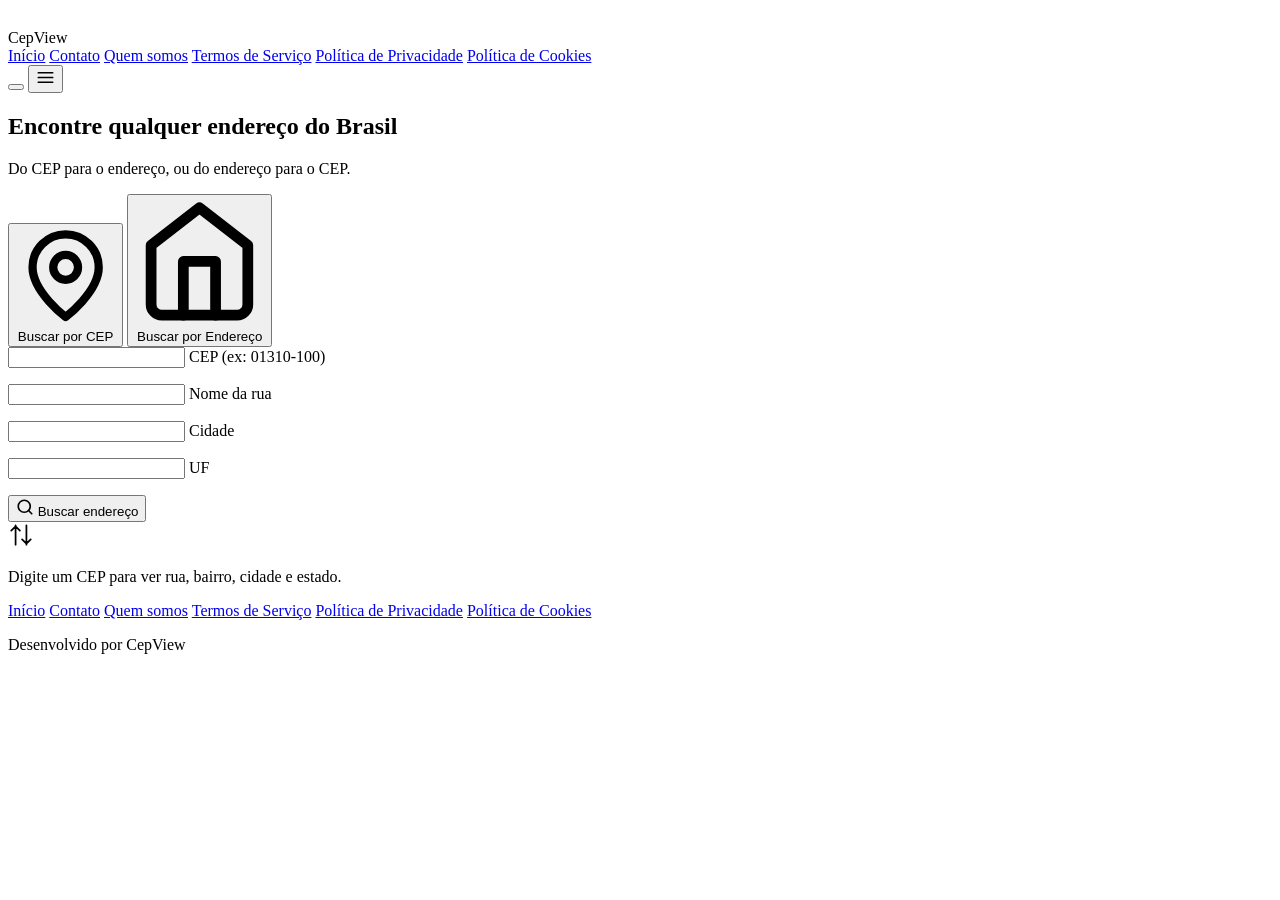
==== index.html @ c0fae119 "Add files via upload" ====
<!DOCTYPE html>
<html lang="pt-BR">
<head>
<meta charset="UTF-8" />
<meta name="viewport" content="width=device-width, initial-scale=1.0" />
<title>CepView — Busca Inteligente e Bidirecional de Endereços</title>
<meta name="description" content="Encontre qualquer endereço do Brasil: busque por CEP ou pelo nome da rua, cidade e estado." />
<link rel="preconnect" href="https://fonts.googleapis.com">
<link rel="preconnect" href="https://fonts.gstatic.com" crossorigin>
<link href="https://fonts.googleapis.com/css2?family=Inter:wght@400;500;600;700;800&display=swap" rel="stylesheet">
<link rel="stylesheet" href="css/style.css" />
</head>
<body>

  <!-- Header -->
  <header class="header">
    <div class="header__inner">
      <div class="brand">
        <div class="brand__icon">
          <svg width="17" height="17" viewBox="0 0 24 24" fill="none" stroke="#fff" stroke-width="2.4" stroke-linecap="round" stroke-linejoin="round"><path d="M20 10c0 6-8 12-8 12s-8-6-8-12a8 8 0 0 1 16 0Z"/><circle cx="12" cy="10" r="3"/></svg>
        </div>
        <span class="brand__name">CepView</span>
      </div>

      <nav class="header__nav" id="header-nav">
        <a href="index.html" aria-current="page">Início</a>
        <a href="pages/contato.html">Contato</a>
        <a href="pages/quem-somos.html">Quem somos</a>
        <a href="pages/termos-de-servico.html">Termos de Serviço</a>
        <a href="pages/politica-de-privacidade.html">Política de Privacidade</a>
        <a href="pages/politica-de-cookies.html">Política de Cookies</a>
      </nav>

      <div class="header__right">
        <button id="theme-toggle" class="theme-toggle" aria-label="Alternar tema claro/escuro">
          <span class="theme-toggle__knob" id="theme-knob"></span>
        </button>
        <button id="menu-toggle" class="menu-toggle" aria-label="Abrir menu" aria-expanded="false">
          <svg width="19" height="19" viewBox="0 0 24 24" fill="none" stroke="currentColor" stroke-width="2.2" stroke-linecap="round" stroke-linejoin="round"><line x1="3" y1="6" x2="21" y2="6"/><line x1="3" y1="12" x2="21" y2="12"/><line x1="3" y1="18" x2="21" y2="18"/></svg>
        </button>
      </div>
    </div>
  </header>

  <!-- Main -->
  <main>
    <section id="buscar" class="hero">
      <h1>Encontre qualquer endereço do Brasil</h1>
      <p class="hero__subtitle">Do CEP para o endereço, ou do endereço para o CEP.</p>

      <!-- Tabs -->
      <div class="tabs" role="tablist" aria-label="Modo de busca">
        <button class="tab tab--active" id="tab-cep" role="tab" aria-selected="true">
          <svg class="tab__icon" viewBox="0 0 24 24" fill="none" stroke="currentColor" stroke-width="2" stroke-linecap="round" stroke-linejoin="round"><path d="M20 10c0 6-8 12-8 12s-8-6-8-12a8 8 0 0 1 16 0Z"/><circle cx="12" cy="10" r="3"/></svg>
          Buscar por CEP
        </button>
        <button class="tab" id="tab-address" role="tab" aria-selected="false">
          <svg class="tab__icon" viewBox="0 0 24 24" fill="none" stroke="currentColor" stroke-width="2" stroke-linecap="round" stroke-linejoin="round"><path d="m3 9 9-7 9 7v11a2 2 0 0 1-2 2H5a2 2 0 0 1-2-2Z"/><path d="M9 22V12h6v10"/></svg>
          Buscar por Endereço
        </button>
      </div>

      <!-- Form -->
      <form id="search-form" class="form" novalidate>

        <!-- CEP mode -->
        <div id="fields-cep" class="fields">
          <div class="field">
            <input type="text" id="input-cep" class="field__input" placeholder=" " inputmode="numeric" maxlength="9" autocomplete="off" />
            <label for="input-cep" class="field__label">CEP (ex: 01310-100)</label>
            <p class="field__error" id="error-cep"></p>
          </div>
        </div>

        <!-- Address mode -->
        <div id="fields-address" class="fields fields--hidden">
          <div class="field">
            <input type="text" id="input-rua" class="field__input" placeholder=" " autocomplete="off" />
            <label for="input-rua" class="field__label">Nome da rua</label>
            <p class="field__error" id="error-rua"></p>
          </div>
          <div class="field-row">
            <div class="field field--grow">
              <input type="text" id="input-cidade" class="field__input" placeholder=" " autocomplete="off" />
              <label for="input-cidade" class="field__label">Cidade</label>
              <p class="field__error" id="error-cidade"></p>
            </div>
            <div class="field field--small">
              <input type="text" id="input-uf" class="field__input field__input--upper" placeholder=" " maxlength="2" autocomplete="off" />
              <label for="input-uf" class="field__label">UF</label>
              <p class="field__error" id="error-uf"></p>
            </div>
          </div>
        </div>

        <button type="submit" id="submit-btn" class="btn-primary">
          <svg viewBox="0 0 24 24" fill="none" stroke="currentColor" stroke-width="2.2" stroke-linecap="round" stroke-linejoin="round" width="18" height="18"><circle cx="11" cy="11" r="8"/><path d="m21 21-4.3-4.3"/></svg>
          <span id="submit-label">Buscar endereço</span>
        </button>
      </form>

      <!-- Results -->
      <div id="results" class="results">
        <div class="empty-state" id="empty-state">
          <svg viewBox="0 0 24 24" fill="none" stroke="currentColor" stroke-width="1.6" stroke-linecap="round" stroke-linejoin="round" width="26" height="26"><path d="M17 3v18M7 3v18M3 8l4-4 4 4M13 16l4 4 4-4"/></svg>
          <p id="empty-state-text">Digite um CEP para ver rua, bairro, cidade e estado.</p>
        </div>
      </div>
    </section>
  </main>

  <!-- Footer -->
  <footer class="footer">
    <nav class="footer__nav">
      <a href="index.html">Início</a>
      <a href="pages/contato.html">Contato</a>
      <a href="pages/quem-somos.html">Quem somos</a>
      <a href="pages/termos-de-servico.html">Termos de Serviço</a>
      <a href="pages/politica-de-privacidade.html">Política de Privacidade</a>
      <a href="pages/politica-de-cookies.html">Política de Cookies</a>
    </nav>
    <p>Desenvolvido por CepView</p>
  </footer>

  <!-- VLibras -->
  <div vw class="enabled">
    <div vw-access-button class="active"></div>
    <div vw-plugin-wrapper>
      <div class="vw-plugin-top-wrapper"></div>
    </div>
  </div>
  <script src="https://vlibras.gov.br/app/vlibras-plugin.js"></script>
  <script>
    new window.VLibras.Widget('https://vlibras.gov.br/app');
  </script>

  <script src="js/script.js"></script>
</body>
</html>
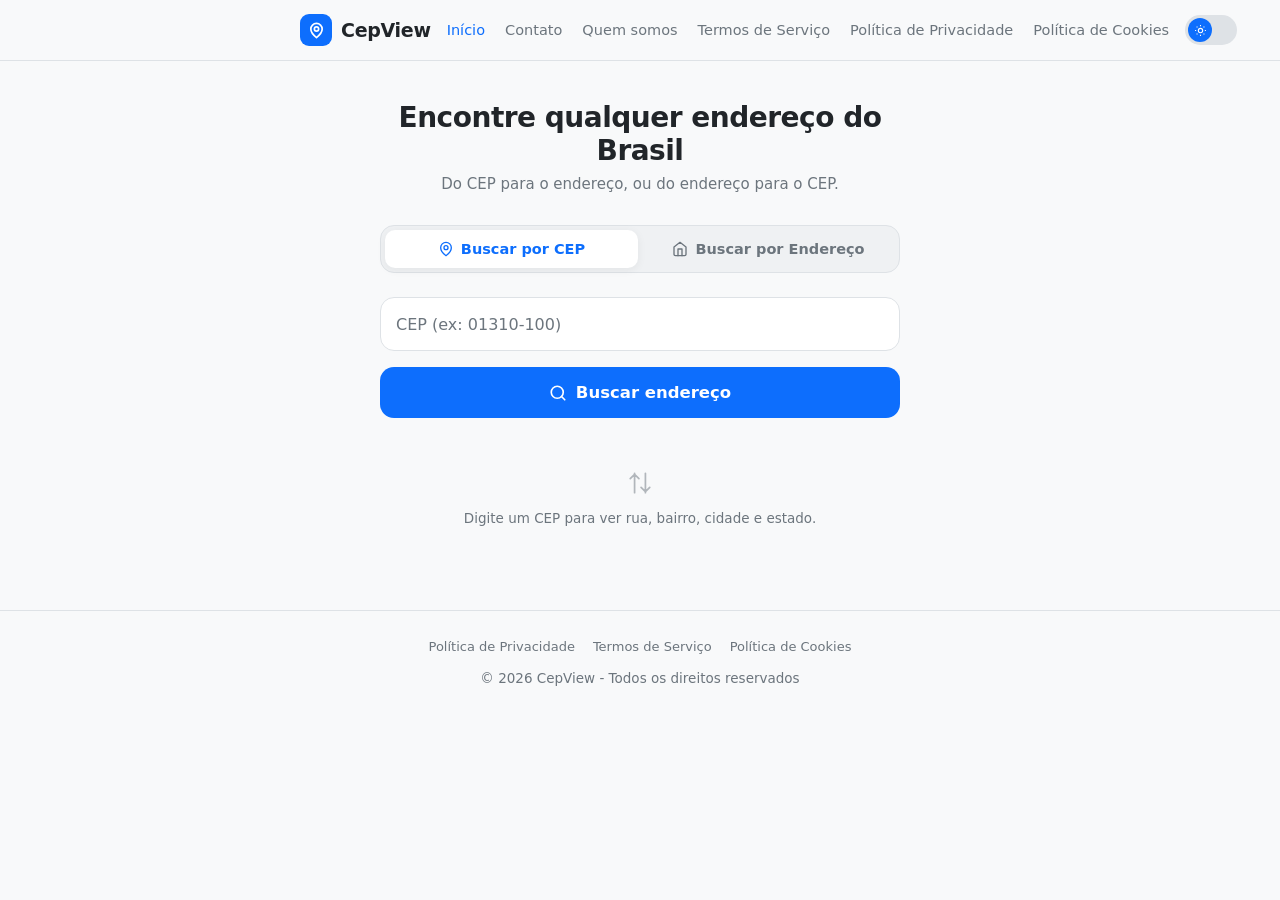
==== commit 52b58a82: "Add files via upload" ====
--- a/index.html
+++ b/index.html
@@ -1,6 +1,16 @@
 <!DOCTYPE html>
 <html lang="pt-BR">
 <head>
+  <!-- Google tag (gtag.js) -->
+  <script async src="https://www.googletagmanager.com/gtag/js?id=G-JZHZVFB433"></script>
+  <script>
+    window.dataLayer = window.dataLayer || [];
+    function gtag(){dataLayer.push(arguments);}
+    gtag('js', new Date());
+
+    gtag('config', 'G-JZHZVFB433');
+  </script>
+
 <meta charset="UTF-8" />
 <meta name="viewport" content="width=device-width, initial-scale=1.0" />
 <title>CepView — Busca Inteligente e Bidirecional de Endereços</title>
@@ -112,14 +122,11 @@
   <!-- Footer -->
   <footer class="footer">
     <nav class="footer__nav">
-      <a href="index.html">Início</a>
-      <a href="pages/contato.html">Contato</a>
-      <a href="pages/quem-somos.html">Quem somos</a>
+      <a href="pages/politica-de-privacidade.html">Política de Privacidade</a>
       <a href="pages/termos-de-servico.html">Termos de Serviço</a>
-      <a href="pages/politica-de-privacidade.html">Política de Privacidade</a>
       <a href="pages/politica-de-cookies.html">Política de Cookies</a>
     </nav>
-    <p>Desenvolvido por CepView</p>
+    <p>© 2026 CepView - Todos os direitos reservados</p>
   </footer>
 
   <!-- VLibras -->
--- a/css/style.css
+++ b/css/style.css
@@ -0,0 +1,634 @@
+/* =========================================================
+   CepView — Tokens de tema (Light / Dark) via CSS variables
+   ========================================================= */
+:root,
+[data-theme="light"] {
+  --bg: #F8F9FA;
+  --bg-subtle: #EFF1F3;
+  --text: #212529;
+  --text-muted: #6C757D;
+  --card-bg: #FFFFFF;
+  --border: #DEE2E6;
+  --shadow: 0 2px 10px rgba(33, 37, 41, 0.06);
+  --primary: #0D6EFD;
+  --primary-text: #FFFFFF;
+  --input-bg: #FFFFFF;
+  --danger: #DC3545;
+}
+
+[data-theme="dark"] {
+  --bg: #121212;
+  --bg-subtle: #1E1E1E;
+  --text: #E9ECEF;
+  --text-muted: #9AA1A9;
+  --card-bg: #2C2C2C;
+  --border: #444444;
+  --shadow: 0 6px 24px rgba(0, 0, 0, 0.45);
+  --primary: #6C63FF;
+  --primary-text: #FFFFFF;
+  --input-bg: #242424;
+  --danger: #FF6B6B;
+}
+
+* { box-sizing: border-box; }
+
+html, body {
+  margin: 0;
+  padding: 0;
+}
+
+body {
+  background: var(--bg);
+  color: var(--text);
+  font-family: 'Inter', ui-sans-serif, system-ui, -apple-system, sans-serif;
+  transition: background 220ms ease, color 220ms ease;
+  -webkit-font-smoothing: antialiased;
+}
+
+a { color: inherit; }
+
+/* =========================================================
+   Header
+   ========================================================= */
+.header {
+  position: sticky;
+  top: 0;
+  z-index: 20;
+  background: var(--bg);
+  border-bottom: 1px solid var(--border);
+  transition: background 220ms ease, border-color 220ms ease;
+}
+
+.header__inner {
+  max-width: 720px;
+  margin: 0 auto;
+  padding: 14px 20px;
+  display: flex;
+  align-items: center;
+  justify-content: space-between;
+  gap: 16px;
+}
+
+.brand {
+  display: flex;
+  align-items: center;
+  gap: 9px;
+}
+
+.brand__icon {
+  width: 32px;
+  height: 32px;
+  border-radius: 9px;
+  background: var(--primary);
+  display: flex;
+  align-items: center;
+  justify-content: center;
+  flex-shrink: 0;
+}
+
+.brand__name {
+  font-weight: 800;
+  font-size: 19px;
+  letter-spacing: -0.3px;
+}
+
+.header__right {
+  display: flex;
+  align-items: center;
+  gap: 14px;
+}
+
+.header__nav {
+  display: flex;
+  gap: 20px;
+  font-size: 14.5px;
+  font-weight: 500;
+}
+
+.header__nav a {
+  text-decoration: none;
+  color: var(--text-muted);
+  transition: color 160ms ease;
+  white-space: nowrap;
+}
+
+.header__nav a:hover,
+.header__nav a[aria-current="page"] { color: var(--primary); }
+
+/* Botão hambúrguer (mobile) */
+.menu-toggle {
+  display: none;
+  width: 38px;
+  height: 38px;
+  border-radius: 10px;
+  border: 1px solid var(--border);
+  background: var(--bg-subtle);
+  cursor: pointer;
+  align-items: center;
+  justify-content: center;
+  flex-shrink: 0;
+}
+
+.menu-toggle svg { color: var(--text); }
+
+.theme-toggle {
+  width: 52px;
+  height: 30px;
+  border-radius: 999px;
+  background: var(--border);
+  border: none;
+  position: relative;
+  cursor: pointer;
+  padding: 0;
+  transition: background 200ms ease;
+  flex-shrink: 0;
+}
+
+.theme-toggle__knob {
+  position: absolute;
+  top: 3px;
+  left: 3px;
+  width: 24px;
+  height: 24px;
+  border-radius: 50%;
+  background: var(--primary);
+  display: flex;
+  align-items: center;
+  justify-content: center;
+  transition: left 200ms ease;
+}
+
+[data-theme="dark"] .theme-toggle__knob { left: 25px; }
+
+.theme-toggle__knob::before {
+  content: "";
+  width: 13px;
+  height: 13px;
+  background-color: #fff;
+  -webkit-mask-size: contain;
+  mask-size: contain;
+  -webkit-mask-repeat: no-repeat;
+  mask-repeat: no-repeat;
+  -webkit-mask-position: center;
+  mask-position: center;
+  -webkit-mask-image: url("data:image/svg+xml,%3Csvg xmlns='http://www.w3.org/2000/svg' viewBox='0 0 24 24' fill='none' stroke='black' stroke-width='2'%3E%3Ccircle cx='12' cy='12' r='4'/%3E%3Cpath d='M12 2v2M12 20v2M4.9 4.9l1.4 1.4M17.7 17.7l1.4 1.4M2 12h2M20 12h2M6.3 17.7l-1.4 1.4M19.1 4.9l-1.4 1.4'/%3E%3C/svg%3E");
+  mask-image: url("data:image/svg+xml,%3Csvg xmlns='http://www.w3.org/2000/svg' viewBox='0 0 24 24' fill='none' stroke='black' stroke-width='2'%3E%3Ccircle cx='12' cy='12' r='4'/%3E%3Cpath d='M12 2v2M12 20v2M4.9 4.9l1.4 1.4M17.7 17.7l1.4 1.4M2 12h2M20 12h2M6.3 17.7l-1.4 1.4M19.1 4.9l-1.4 1.4'/%3E%3C/svg%3E");
+}
+
+[data-theme="dark"] .theme-toggle__knob::before {
+  -webkit-mask-image: url("data:image/svg+xml,%3Csvg xmlns='http://www.w3.org/2000/svg' viewBox='0 0 24 24' fill='none' stroke='black' stroke-width='2'%3E%3Cpath d='M21 12.8A9 9 0 1 1 11.2 3 7 7 0 0 0 21 12.8Z'/%3E%3C/svg%3E");
+  mask-image: url("data:image/svg+xml,%3Csvg xmlns='http://www.w3.org/2000/svg' viewBox='0 0 24 24' fill='none' stroke='black' stroke-width='2'%3E%3Cpath d='M21 12.8A9 9 0 1 1 11.2 3 7 7 0 0 0 21 12.8Z'/%3E%3C/svg%3E");
+}
+
+/* =========================================================
+   Hero / Search
+   ========================================================= */
+.hero {
+  max-width: 560px;
+  margin: 0 auto;
+  padding: 40px 20px 60px;
+  text-align: center;
+}
+
+.hero h1 {
+  font-size: 28px;
+  font-weight: 800;
+  letter-spacing: -0.5px;
+  margin: 0 0 8px;
+}
+
+.hero__subtitle {
+  color: var(--text-muted);
+  font-size: 15px;
+  margin: 0 0 32px;
+}
+
+/* Tabs */
+.tabs {
+  display: flex;
+  background: var(--bg-subtle);
+  border: 1px solid var(--border);
+  border-radius: 14px;
+  padding: 4px;
+  margin-bottom: 24px;
+  gap: 4px;
+}
+
+.tab {
+  flex: 1;
+  display: flex;
+  align-items: center;
+  justify-content: center;
+  gap: 7px;
+  padding: 11px 8px;
+  border-radius: 10px;
+  border: none;
+  cursor: pointer;
+  font-family: inherit;
+  font-size: 14.5px;
+  font-weight: 600;
+  background: transparent;
+  color: var(--text-muted);
+  transition: all 200ms ease;
+}
+
+.tab__icon { width: 16px; height: 16px; flex-shrink: 0; }
+
+.tab--active {
+  background: var(--card-bg);
+  color: var(--primary);
+  box-shadow: var(--shadow);
+}
+
+/* Form */
+.form {
+  display: flex;
+  flex-direction: column;
+  gap: 16px;
+  text-align: left;
+}
+
+.fields { display: flex; flex-direction: column; gap: 16px; }
+.fields--hidden { display: none; }
+
+.field-row { display: flex; gap: 12px; }
+.field--grow { flex: 3; }
+.field--small { flex: 1; }
+
+.field { position: relative; width: 100%; }
+
+.field__input {
+  width: 100%;
+  background: var(--input-bg);
+  color: var(--text);
+  border: 1.5px solid var(--border);
+  border-radius: 14px;
+  padding: 22px 16px 10px 16px;
+  font-size: 17px;
+  font-family: inherit;
+  outline: none;
+  transition: border-color 160ms ease, box-shadow 160ms ease;
+}
+
+.field__input--upper { text-transform: uppercase; }
+
+.field__input:focus {
+  border-color: var(--primary);
+  box-shadow: 0 0 0 4px color-mix(in srgb, var(--primary) 13%, transparent);
+}
+
+.field__input.field__input--error {
+  border-color: var(--danger);
+}
+
+.field__label {
+  position: absolute;
+  left: 16px;
+  top: 50%;
+  transform: translateY(-50%);
+  font-size: 16px;
+  color: var(--text-muted);
+  pointer-events: none;
+  transition: all 140ms ease;
+}
+
+.field__input:focus + .field__label,
+.field__input:not(:placeholder-shown) + .field__label {
+  top: 7px;
+  transform: none;
+  font-size: 12px;
+  font-weight: 600;
+  letter-spacing: 0.3px;
+  color: var(--primary);
+}
+
+.field__input.field__input--error + .field__label {
+  color: var(--danger);
+}
+
+.field__error {
+  color: var(--danger);
+  font-size: 12.5px;
+  margin: 6px 0 0;
+  display: none;
+  align-items: center;
+  gap: 4px;
+}
+
+.field__error--visible { display: flex; }
+
+/* Primary button */
+.btn-primary {
+  display: flex;
+  align-items: center;
+  justify-content: center;
+  gap: 9px;
+  background: var(--primary);
+  color: var(--primary-text);
+  border: none;
+  border-radius: 14px;
+  padding: 16px 20px;
+  font-size: 16.5px;
+  font-weight: 700;
+  font-family: inherit;
+  cursor: pointer;
+  transition: opacity 160ms ease, transform 100ms ease;
+}
+
+.btn-primary:active { transform: scale(0.98); }
+.btn-primary:disabled { opacity: 0.7; cursor: default; }
+
+/* =========================================================
+   Results
+   ========================================================= */
+.results {
+  margin-top: 28px;
+  display: flex;
+  flex-direction: column;
+  gap: 14px;
+  text-align: left;
+}
+
+.empty-state {
+  text-align: center;
+  padding: 24px 12px;
+  color: var(--text-muted);
+}
+
+.empty-state svg { margin: 0 auto 10px; opacity: 0.5; }
+.empty-state p { font-size: 13.5px; margin: 0; }
+
+.error-box {
+  display: flex;
+  gap: 10px;
+  align-items: flex-start;
+  background: var(--card-bg);
+  border: 1px solid color-mix(in srgb, var(--danger) 35%, transparent);
+  border-radius: 14px;
+  padding: 16px;
+  font-size: 14.5px;
+  animation: cepv-rise 300ms ease both;
+}
+
+.error-box svg { color: var(--danger); flex-shrink: 0; margin-top: 1px; }
+
+/* Result card — "selo postal" perfurado (elemento de assinatura) */
+.result-card {
+  background: var(--card-bg);
+  border: 1px solid var(--border);
+  border-radius: 16px;
+  box-shadow: var(--shadow);
+  overflow: hidden;
+  animation: cepv-rise 420ms ease both;
+}
+
+.result-card__body { padding: 18px 20px 20px; }
+
+.result-card__row { display: flex; align-items: flex-start; gap: 10px; margin-bottom: 10px; }
+.result-card__row svg { flex-shrink: 0; margin-top: 2px; }
+
+.result-card__street { font-weight: 700; font-size: 17px; }
+.result-card__district { font-size: 13.5px; color: var(--text-muted); margin-top: 2px; }
+.result-card__city { font-size: 14.5px; }
+
+.result-card__cep {
+  display: inline-flex;
+  align-items: center;
+  gap: 8px;
+  background: var(--bg-subtle);
+  border-radius: 999px;
+  padding: 6px 14px;
+  margin-top: 4px;
+  font-weight: 700;
+  font-size: 14.5px;
+  letter-spacing: 0.4px;
+}
+
+.result-card__cep svg { color: var(--primary); }
+
+/* Skeleton loading */
+.skeleton {
+  background: var(--card-bg);
+  border: 1px solid var(--border);
+  border-radius: 16px;
+  padding: 20px;
+}
+
+.skeleton__row { display: flex; gap: 10px; margin-bottom: 14px; }
+.skeleton__block {
+  background: var(--border);
+  border-radius: 6px;
+  animation: cepv-pulse 1.4s ease-in-out infinite;
+}
+
+@media (prefers-reduced-motion: reduce) {
+  .skeleton__block, .result-card, .error-box { animation: none !important; }
+}
+
+/* =========================================================
+   Quem somos
+   ========================================================= */
+.about {
+  max-width: 560px;
+  margin: 0 auto;
+  padding: 0 20px 60px;
+}
+
+.about h2 {
+  font-size: 22px;
+  font-weight: 800;
+  letter-spacing: -0.3px;
+  margin: 0 0 16px;
+  text-align: center;
+}
+
+.about__card {
+  background: var(--card-bg);
+  border: 1px solid var(--border);
+  border-radius: 16px;
+  box-shadow: var(--shadow);
+  padding: 24px;
+}
+
+.about__card p {
+  margin: 0;
+  font-size: 15px;
+  line-height: 1.7;
+  color: var(--text);
+}
+
+/* =========================================================
+   Footer
+   ========================================================= */
+.footer {
+  border-top: 1px solid var(--border);
+  padding: 28px 20px 22px;
+  text-align: center;
+}
+
+.footer__nav {
+  display: flex;
+  flex-wrap: wrap;
+  justify-content: center;
+  gap: 6px 18px;
+  margin-bottom: 16px;
+}
+
+.footer__nav a {
+  font-size: 13px;
+  font-weight: 500;
+  color: var(--text-muted);
+  text-decoration: none;
+  transition: color 160ms ease;
+}
+
+.footer__nav a:hover { color: var(--primary); }
+
+.footer p {
+  margin: 0;
+  font-size: 13.5px;
+  color: var(--text-muted);
+}
+
+/* =========================================================
+   Animations
+   ========================================================= */
+@keyframes cepv-rise {
+  from { opacity: 0; transform: translateY(10px); }
+  to { opacity: 1; transform: translateY(0); }
+}
+
+@keyframes cepv-pulse {
+  0%, 100% { opacity: 1; }
+  50% { opacity: 0.5; }
+}
+
+/* =========================================================
+   Responsive
+   ========================================================= */
+@media (max-width: 480px) {
+  .hero h1 { font-size: 24px; }
+  .btn-primary { padding: 17px 20px; }
+}
+
+@media (max-width: 680px) {
+  .header__nav {
+    position: fixed;
+    top: 61px;
+    left: 0;
+    right: 0;
+    flex-direction: column;
+    gap: 2px;
+    background: var(--bg);
+    border-bottom: 1px solid transparent;
+    padding: 0 20px;
+    max-height: 0;
+    overflow: hidden;
+    transition: max-height 220ms ease, padding 220ms ease, border-color 220ms ease;
+  }
+
+  .header__nav a {
+    padding: 11px 4px;
+    border-bottom: 1px solid var(--border);
+    color: var(--text);
+  }
+
+  .header__nav a:last-child { border-bottom: none; }
+
+  .header__nav.header__nav--open {
+    max-height: 420px;
+    padding: 10px 20px 16px;
+    border-bottom-color: var(--border);
+  }
+
+  .menu-toggle { display: flex; }
+}
+
+/* =========================================================
+   Páginas de conteúdo (Quem somos, Contato, Termos, etc.)
+   ========================================================= */
+.page {
+  max-width: 640px;
+  margin: 0 auto;
+  padding: 40px 20px 70px;
+}
+
+.page__eyebrow {
+  color: var(--primary);
+  font-size: 13px;
+  font-weight: 700;
+  letter-spacing: 0.4px;
+  text-transform: uppercase;
+  margin: 0 0 8px;
+  text-align: center;
+}
+
+.page h1 {
+  font-size: 26px;
+  font-weight: 800;
+  letter-spacing: -0.4px;
+  margin: 0 0 6px;
+  text-align: center;
+}
+
+.page__updated {
+  text-align: center;
+  color: var(--text-muted);
+  font-size: 13px;
+  margin: 0 0 28px;
+}
+
+.page__card {
+  background: var(--card-bg);
+  border: 1px solid var(--border);
+  border-radius: 16px;
+  box-shadow: var(--shadow);
+  padding: 24px 26px;
+}
+
+.page__card p { margin: 0 0 14px; font-size: 15px; line-height: 1.75; color: var(--text); }
+.page__card p:last-child { margin-bottom: 0; }
+
+.page__card h2 {
+  font-size: 16.5px;
+  font-weight: 700;
+  margin: 22px 0 10px;
+}
+.page__card h2:first-child { margin-top: 0; }
+
+.page__card ul { margin: 0 0 14px; padding-left: 20px; }
+.page__card li { font-size: 15px; line-height: 1.75; color: var(--text); margin-bottom: 6px; }
+
+.page__card a.inline-link {
+  color: var(--primary);
+  font-weight: 600;
+  text-decoration: none;
+}
+.page__card a.inline-link:hover { text-decoration: underline; }
+
+/* Contato */
+.contact-item {
+  display: flex;
+  align-items: center;
+  gap: 12px;
+  padding: 14px 0;
+  border-bottom: 1px solid var(--border);
+}
+.contact-item:last-child { border-bottom: none; }
+
+.contact-item__icon {
+  width: 38px;
+  height: 38px;
+  border-radius: 10px;
+  background: var(--bg-subtle);
+  display: flex;
+  align-items: center;
+  justify-content: center;
+  color: var(--primary);
+  flex-shrink: 0;
+}
+
+.contact-item__label { font-size: 12.5px; color: var(--text-muted); margin: 0 0 2px; }
+.contact-item__value { font-size: 15px; font-weight: 600; margin: 0; }
+.contact-item__value a { color: var(--text); text-decoration: none; }
+.contact-item__value a:hover { color: var(--primary); }
